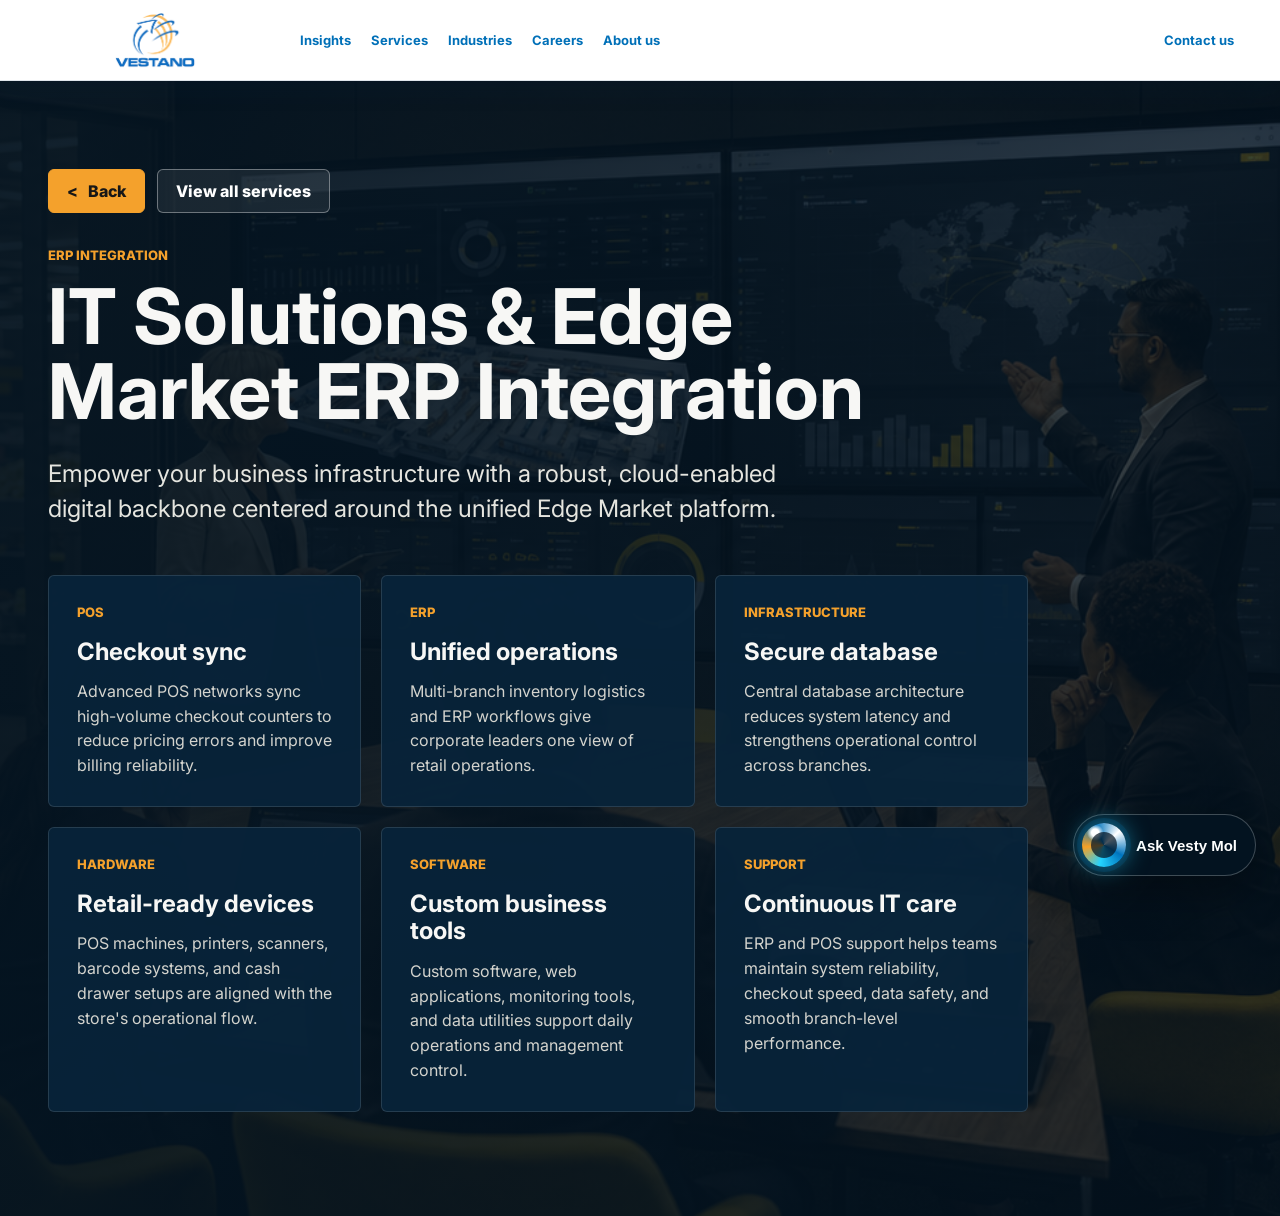
==== services/edge-market-erp.html @ 0d821a33 "Add files via upload" ====
<!DOCTYPE html>
<html lang="en">
  <head>
    <meta charset="UTF-8" />
    <meta name="viewport" content="width=device-width, initial-scale=1.0" />
    <title>IT Solutions &amp; Edge Market ERP Integration | Vestano</title>
    <!-- SEO metadata start -->
    <meta name="description" content="Cloud ERP and POS integration services for multi-branch retail, inventory logistics, checkout counters, and unified business visibility." />
    <meta name="robots" content="index, follow" />
    <meta name="author" content="Vestano International Pvt Ltd" />
    <link rel="canonical" href="https://www.vestanoretail.com/services/edge-market-erp.html" />
    <meta property="og:site_name" content="Vestano International Pvt Ltd" />
    <meta property="og:title" content="IT Solutions &amp; Edge Market ERP Integration | Vestano" />
    <meta property="og:description" content="Cloud ERP and POS integration services for multi-branch retail, inventory logistics, checkout counters, and unified business visibility." />
    <meta property="og:type" content="article" />
    <meta property="og:url" content="https://www.vestanoretail.com/services/edge-market-erp.html" />
    <meta property="og:image" content="https://www.vestanoretail.com/assets/images/edge-market-logo.png" />
    <meta name="twitter:card" content="summary_large_image" />
    <meta name="twitter:title" content="IT Solutions &amp; Edge Market ERP Integration | Vestano" />
    <meta name="twitter:description" content="Cloud ERP and POS integration services for multi-branch retail, inventory logistics, checkout counters, and unified business visibility." />
    <meta name="twitter:image" content="https://www.vestanoretail.com/assets/images/edge-market-logo.png" />
    <!-- SEO metadata end -->
    <link rel="preconnect" href="https://fonts.googleapis.com" />
    <link rel="preconnect" href="https://fonts.gstatic.com" crossorigin />
    <link href="https://fonts.googleapis.com/css2?family=Inter:wght@400;500;600;700;800&display=swap" rel="stylesheet" />
    <link rel="stylesheet" href="../styles.css" />
  </head>
  <body>
    <header class="site-header"><nav class="navbar" aria-label="Main navigation"><a class="brand" href="../index.html" aria-label="Home"><img src="../assets/images/vestano-logo.png" alt="Vestano International Pvt Ltd" /></a><button class="menu-toggle" type="button" aria-label="Open menu" aria-expanded="false" aria-controls="primary-nav"><span></span><span></span><span></span></button><div class="nav-shell" id="primary-nav"><ul class="nav-links"><li><a href="../index.html">Insights</a></li><li><a href="../index.html">Services</a></li><li><a href="../index.html">Industries</a></li><li><a href="../index.html">Careers</a></li><li><a href="../index.html">About us</a></li></ul><div class="nav-actions"><a href="../index.html#contact">Contact us</a></div></div></nav></header>
    <main class="article-page is-subpage">
      <div class="article-wrap">
        <div class="article-actions">
          <button class="back-link history-back" type="button">Back</button>
          <a class="back-link secondary-action" href="../index.html?menu=services">View all services</a>
        </div>
        <p class="ey-kicker">ERP integration</p>
        <h1>IT Solutions &amp; Edge Market ERP Integration</h1>
        <p class="article-lead">Empower your business infrastructure with a robust, cloud-enabled digital backbone centered around the unified Edge Market platform.</p>
        <div class="article-grid">
          <article><span>POS</span><h2>Checkout sync</h2><p>Advanced POS networks sync high-volume checkout counters to reduce pricing errors and improve billing reliability.</p></article>
          <article><span>ERP</span><h2>Unified operations</h2><p>Multi-branch inventory logistics and ERP workflows give corporate leaders one view of retail operations.</p></article>
          <article><span>Infrastructure</span><h2>Secure database</h2><p>Central database architecture reduces system latency and strengthens operational control across branches.</p></article>
          <article><span>Hardware</span><h2>Retail-ready devices</h2><p>POS machines, printers, scanners, barcode systems, and cash drawer setups are aligned with the store's operational flow.</p></article>
          <article><span>Software</span><h2>Custom business tools</h2><p>Custom software, web applications, monitoring tools, and data utilities support daily operations and management control.</p></article>
          <article><span>Support</span><h2>Continuous IT care</h2><p>ERP and POS support helps teams maintain system reliability, checkout speed, data safety, and smooth branch-level performance.</p></article>
        </div>
      </div>
    </main>
    <script src="../script.js"></script>
  </body>
</html>
---- styles.css ----
:root {
  --site-max: 1320px;
  --site-pad: 48px;
  --header-height: 76px;
  --black: #000000;
  --charcoal: #08243a;
  --panel: #0d2f4a;
  --text: #f7f7f5;
  --muted: #c8c8c2;
  --line: rgba(255, 255, 255, 0.16);
  --nav-blue: #0070b8;
  --yellow: #f4a12c;
  --blue: #0070b8;
  --green: #76c893;
  --red: #e66b2f;
  --radius: 6px;
  --soft-shadow: 0 18px 50px rgba(0, 0, 0, 0.24);
}

* {
  box-sizing: border-box;
}

body {
  margin: 0;
  background: var(--black);
  color: var(--text);
  font-family: Inter, Arial, sans-serif;
  letter-spacing: 0;
  scroll-behavior: smooth;
  scroll-padding-top: var(--header-height);
}

a {
  color: inherit;
  text-decoration: none;
}

.site-header {
  position: sticky;
  top: 0;
  z-index: 20;
  background: white;
  border-bottom: 1px solid rgba(6, 52, 95, 0.12);
  box-shadow: 0 8px 26px rgba(6, 52, 95, 0.08);
  transition: background 180ms ease, box-shadow 180ms ease, border-color 180ms ease;
}

.site-header.is-scrolled {
  background: rgba(255, 255, 255, 0.78);
  border-bottom-color: rgba(6, 52, 95, 0.2);
  box-shadow: 0 10px 28px rgba(6, 52, 95, 0.14);
  backdrop-filter: blur(14px);
}

.site-header.nav-open,
.site-header:has(.mega-menu.is-open) {
  background: white;
}

.ey-strip {
  display: none;
  height: 0;
  background: var(--yellow);
}

.navbar {
  display: flex;
  align-items: center;
  gap: 24px;
  min-height: var(--header-height);
  padding: 0 var(--site-pad);
}

.brand {
  display: inline-flex;
  align-items: center;
  justify-content: center;
  width: 336px;
  min-width: 336px;
  height: 80px;
}

.brand img {
  display: block;
  width: 320px;
  height: 80px;
  object-fit: contain;
  object-position: center;
  background: transparent;
  border-radius: var(--radius);
}

.nav-shell {
  display: flex;
  align-items: center;
  justify-content: space-between;
  flex: 1;
  gap: 24px;
}

.nav-links {
  display: flex;
  align-items: center;
  gap: 0;
  padding: 0;
  margin: 0;
  list-style: none;
}

.nav-links a,
.nav-button,
.nav-actions a {
  display: inline-flex;
  align-items: center;
  min-height: var(--header-height);
  padding: 0 14px;
  color: var(--nav-blue);
  background: transparent;
  border: 0;
  font: inherit;
  font-size: 14px;
  font-weight: 700;
  cursor: pointer;
}

@media (min-width: 1041px) and (max-width: 1320px) {
  .navbar {
    gap: 18px;
    padding: 0 36px;
  }

  .brand {
    width: 236px;
    min-width: 236px;
  }

  .brand img {
    width: 224px;
    height: 58px;
  }

  .nav-links a,
  .nav-button,
  .nav-actions a {
    padding: 0 10px;
    font-size: 13px;
  }
}

.nav-links a:hover,
.nav-button:hover,
.nav-button[aria-expanded="true"],
.nav-actions a:hover {
  background: #f2f6f9;
}

.nav-actions {
  display: flex;
  align-items: center;
  gap: 8px;
}

.icon-button {
  display: grid;
  place-items: center;
  width: 44px;
  height: 44px;
  border: 1px solid rgba(6, 52, 95, 0.18);
  border-radius: var(--radius);
  background: transparent;
  color: var(--nav-blue);
  cursor: pointer;
}

.icon-button:hover {
  border-color: var(--yellow);
}

.icon-button svg {
  width: 22px;
  height: 22px;
  fill: currentColor;
}

.visually-hidden {
  position: absolute;
  width: 1px;
  height: 1px;
  overflow: hidden;
  clip: rect(0 0 0 0);
  white-space: nowrap;
}

.site-search {
  position: relative;
}

.search-panel {
  position: absolute;
  top: calc(100% + 10px);
  right: 0;
  display: none;
  width: min(420px, calc(100vw - 32px));
  padding: 14px;
  background: white;
  border: 1px solid rgba(6, 52, 95, 0.16);
  border-radius: var(--radius);
  box-shadow: 0 18px 45px rgba(6, 52, 95, 0.18);
}

.site-search.is-open .search-panel {
  display: block;
}

.search-panel input {
  width: 100%;
  height: 44px;
  padding: 0 14px;
  border: 1px solid rgba(6, 52, 95, 0.2);
  border-radius: var(--radius);
  color: #041421;
  font: inherit;
  font-weight: 700;
  outline: 0;
}

.search-panel input:focus {
  border-color: var(--blue);
  box-shadow: 0 0 0 3px rgba(0, 112, 184, 0.14);
}

.search-results {
  display: grid;
  gap: 6px;
  max-height: 320px;
  margin-top: 10px;
  overflow-y: auto;
}

.search-results a,
.search-empty {
  display: block;
  padding: 10px 12px;
  border-radius: var(--radius);
}

.search-results a {
  color: #041421;
  border: 1px solid transparent;
}

.search-results a:hover,
.search-results a:focus {
  border-color: rgba(0, 112, 184, 0.22);
  background: #eef7fc;
}

.search-results span {
  display: block;
  margin-bottom: 3px;
  color: var(--yellow);
  font-size: 11px;
  font-weight: 900;
  text-transform: uppercase;
}

.search-results strong {
  display: block;
  color: #041421;
  font-size: 15px;
  line-height: 1.25;
}

.search-empty {
  color: #52616e;
  font-size: 14px;
  font-weight: 700;
}

.menu-toggle {
  display: none;
  margin-left: auto;
  width: 44px;
  height: 44px;
  border: 1px solid rgba(6, 52, 95, 0.18);
  border-radius: var(--radius);
  background: transparent;
  color: var(--nav-blue);
}

.menu-toggle span {
  display: block;
  width: 20px;
  height: 2px;
  margin: 5px auto;
  background: currentColor;
}

.mega-menu {
  position: absolute;
  top: var(--header-height);
  left: 0;
  right: 0;
  display: none;
  max-height: calc(100vh - var(--header-height));
  overflow-y: auto;
  overscroll-behavior: contain;
  background: #101820;
  border-top: 1px solid var(--line);
  box-shadow: 0 28px 48px rgba(0, 0, 0, 0.38);
}

.mega-menu.is-open {
  display: block;
}

.mega-grid {
  display: grid;
  grid-template-columns: minmax(260px, 0.85fr) minmax(320px, 1.25fr) minmax(280px, 0.9fr);
  gap: 42px;
  max-width: var(--site-max);
  margin: 0 auto;
  padding: 34px var(--site-pad) 38px;
}

.ey-kicker {
  margin: 0 0 16px;
  color: var(--yellow);
  font-size: 13px;
  font-weight: 800;
  text-transform: uppercase;
}

.mega-intro h2 {
  max-width: 410px;
  margin: 0 0 28px;
  color: white;
  font-size: clamp(26px, 3vw, 42px);
  line-height: 1.08;
}

.explore-button,
.primary-button,
.secondary-button {
  display: inline-flex;
  align-items: center;
  justify-content: center;
  min-height: 46px;
  padding: 0 22px;
  font-weight: 800;
  border-radius: var(--radius);
  transition: transform 160ms ease, filter 160ms ease, border-color 160ms ease;
}

.explore-button,
.primary-button {
  background: var(--nav-blue);
  color: white;
}

.secondary-button {
  border: 1px solid rgba(255, 255, 255, 0.42);
  color: white;
}

.explore-button:hover,
.primary-button:hover,
.secondary-button:hover,
.trend-copy a:hover,
.back-link:hover {
  transform: translateY(-1px);
}

.mega-topics {
  display: grid;
  gap: 0;
  border-top: 1px solid var(--line);
}

.mega-topics a {
  position: relative;
  padding: 14px 34px 14px 0;
  border-bottom: 1px solid var(--line);
  color: #f4f4f1;
  font-size: 16px;
  font-weight: 700;
  line-height: 1.38;
}

.mega-topics a,
.mega-highlights article a {
  transition: color 160ms ease, padding-left 160ms ease;
}

.mega-topics a:hover {
  padding-left: 8px;
}

.mega-topics span {
  display: block;
  margin-bottom: 5px;
  color: var(--yellow);
  font-size: 12px;
  font-weight: 800;
  line-height: 1.2;
  text-transform: uppercase;
}


.mega-topics a::after,
.mega-highlights article a::after {
  content: "›";
  position: absolute;
  right: 2px;
  color: var(--yellow);
}

.mega-topics a:hover,
.mega-highlights article a:hover {
  color: var(--yellow);
}

.mega-highlights {
  padding-left: 4px;
}

.mega-highlights article {
  padding: 20px 0;
  border-top: 1px solid var(--line);
}

.mega-highlights article:last-child {
  border-bottom: 1px solid var(--line);
}

.mega-highlights span {
  display: block;
  margin-bottom: 8px;
  color: var(--muted);
  font-size: 13px;
  font-weight: 700;
}

.mega-highlights article a {
  position: relative;
  display: block;
  padding-right: 28px;
  font-size: 19px;
  font-weight: 800;
  line-height: 1.25;
}

.mega-highlights article p {
  margin: 10px 0 0;
  color: var(--muted);
  font-size: 13px;
}

.hero {
  position: relative;
  display: grid;
  align-items: end;
  min-height: calc(100vh - var(--header-height));
  overflow: hidden;
  isolation: isolate;
}

.hero-media {
  position: absolute;
  inset: 0;
  z-index: -2;
  background: url("assets/images/retail-insights-hero.png") center right / cover no-repeat;
}

.hero::before {
  content: "";
  position: absolute;
  inset: 0;
  z-index: -1;
  background:
    linear-gradient(90deg, rgba(1, 7, 12, 0.96) 0%, rgba(1, 7, 12, 0.76) 42%, rgba(0, 112, 184, 0.06) 100%),
    linear-gradient(0deg, rgba(1, 7, 12, 0.9) 0%, rgba(1, 7, 12, 0) 34%);
}

.hero-content {
  width: min(720px, calc(100% - (var(--site-pad) * 2)));
  margin: 7vh 0 5vh max(var(--site-pad), calc((100% - var(--site-max)) / 2));
}

.hero-content h1 {
  margin: 0;
  font-size: clamp(44px, 6.4vw, 84px);
  line-height: 1;
  letter-spacing: 0;
}

.hero-content p:not(.ey-kicker) {
  max-width: 640px;
  margin: 24px 0 0;
  color: #e5e5df;
  font-size: clamp(18px, 2vw, 24px);
  line-height: 1.42;
}

.hero-actions {
  display: flex;
  flex-wrap: wrap;
  gap: 14px;
  margin-top: 32px;
}

.content-band {
  padding: 72px var(--site-pad) 86px;
  background: #08243a;
  color: white;
}

.content-band .section-heading .ey-kicker {
  color: var(--yellow);
}

.content-band .section-heading h2 {
  color: white;
}

.trending-band {
  padding: 72px var(--site-pad) 86px;
  background: #01070c;
  color: white;
}

.trending-band .section-heading .ey-kicker {
  color: var(--yellow);
}

.trending-band .section-heading {
  margin-bottom: 42px;
  color: white;
}

.trending-band .section-heading h2 {
  max-width: 1180px;
  font-size: clamp(46px, 4vw, 72px);
  line-height: 1.04;
  color: var(--yellow);
}

.trending-grid {
  display: grid;
  grid-template-columns: repeat(3, minmax(0, 1fr));
  gap: 40px;
  max-width: 1240px;
  margin: 0 auto;
  background: transparent;
  align-items: stretch;
}

.trend-card {
  display: grid;
  grid-template-rows: auto 172px;
  min-height: 430px;
  background: #061927;
  border: 1px solid rgba(255, 255, 255, 0.12);
  border-radius: var(--radius);
  box-shadow: 0 18px 40px rgba(0, 0, 0, 0.18);
  overflow: hidden;
}

.trend-copy {
  display: flex;
  flex-direction: column;
  padding: 24px;
}

.trend-logo {
  display: grid;
  place-items: center;
  width: 62px;
  height: 62px;
  margin-bottom: 18px;
  border: 1px solid rgba(255, 255, 255, 0.18);
  border-radius: var(--radius);
  background: #041421;
  color: white;
  font-weight: 900;
  overflow: hidden;
}

.trend-logo span {
  display: grid;
  place-items: center;
  width: 36px;
  height: 36px;
  border-radius: 50%;
  letter-spacing: 0;
}

.trend-logo img {
  display: block;
  width: 100%;
  height: 100%;
  object-fit: contain;
}

.storepilot-logo span {
  background: linear-gradient(135deg, #1f8fff, #73d2ff);
}

.storepilot-logo {
  background: white;
}

.edge-logo {
  background: #000;
}

.media-logo {
  background: white;
}

.media-logo img {
  width: 100%;
  height: 100%;
  padding: 3px;
  object-fit: cover;
}

.trend-copy h3 {
  margin: 0;
  font-size: clamp(30px, 2.6vw, 38px);
  line-height: 1.05;
}

.trend-copy p {
  display: -webkit-box;
  margin: 16px 0 18px;
  color: #d8d8d2;
  font-size: clamp(16px, 1.15vw, 18px);
  line-height: 1.45;
  overflow: hidden;
  -webkit-box-orient: vertical;
  -webkit-line-clamp: 2;
}

.trend-copy a {
  display: inline-flex;
  align-self: flex-start;
  margin-top: auto;
  min-height: 42px;
  align-items: center;
  padding: 0 18px;
  border: 1px solid var(--yellow);
  color: var(--yellow);
  font-size: 16px;
  font-weight: 800;
  border-radius: var(--radius);
}

.dashboard-preview {
  margin: 0 24px 24px;
  padding: 12px;
  background: #041421;
  border: 1px solid rgba(255, 255, 255, 0.14);
  border-radius: var(--radius);
  overflow: hidden;
}

.dash-top,
.metric-row,
.media-stats {
  display: grid;
  grid-template-columns: repeat(3, 1fr);
  gap: 6px;
}

.dash-top span,
.media-stats span {
  height: 9px;
  background: #0d2f4a;
  border-left: 3px solid var(--yellow);
}

.task-row {
  display: grid;
  grid-template-columns: 12px 1fr auto;
  gap: 6px;
  align-items: center;
  margin-top: 3px;
  padding: 3px 6px;
  background: #0d2f4a;
  color: #e7e7e1;
  font-size: 10px;
  border-radius: 4px;
}

.task-row span {
  width: 8px;
  height: 8px;
  background: #9a9a92;
}

.task-row em {
  color: var(--yellow);
  font-style: normal;
  font-weight: 800;
}

.task-row.complete span {
  background: var(--green);
}

.task-row.active span {
  background: var(--blue);
}

.mini-bars {
  display: flex;
  align-items: end;
  gap: 8px;
  height: 8px;
  margin-top: 4px;
}

.mini-bars span {
  flex: 1;
  background: var(--yellow);
}

.metric-row {
  grid-template-columns: repeat(2, 1fr);
}

.metric-row div {
  padding: 5px;
  background: #0d2f4a;
  border-radius: 4px;
}

.metric-row span {
  display: block;
  color: #aaa;
  font-size: 11px;
  font-weight: 800;
  text-transform: uppercase;
}

.metric-row strong {
  display: block;
  margin-top: 4px;
  color: white;
  font-size: 14px;
}

.chart-line {
  position: relative;
  height: 16px;
  margin-top: 5px;
  background:
    linear-gradient(135deg, transparent 12%, var(--yellow) 13%, transparent 14%),
    linear-gradient(25deg, transparent 40%, var(--blue) 41%, transparent 42%);
  border-bottom: 1px solid rgba(255, 255, 255, 0.12);
}

.inventory-grid {
  display: grid;
  grid-template-columns: repeat(4, 1fr);
  gap: 5px;
  margin-top: 5px;
}

.inventory-grid span {
  height: 7px;
  background: #0d2f4a;
}

.inventory-grid span:nth-child(3n) {
  background: rgba(244, 161, 44, 0.35);
}

.media-frame {
  height: 28px;
  background:
    linear-gradient(135deg, rgba(0, 112, 184, 0.26), rgba(244, 161, 44, 0.32)),
    #0d2f4a;
  border: 1px solid rgba(255, 255, 255, 0.12);
  border-radius: 4px;
}

.media-stats {
  margin-top: 5px;
}

.media-items {
  display: grid;
  grid-template-columns: repeat(3, 1fr);
  gap: 4px;
  margin-top: 6px;
}

.media-items span {
  display: grid;
  place-items: center;
  min-height: 15px;
  padding: 0 4px;
  overflow: hidden;
  background: rgba(0, 112, 184, 0.26);
  color: #d8e7ef;
  border-radius: 3px;
  font-size: 8px;
  font-weight: 800;
  text-align: center;
  text-overflow: ellipsis;
  white-space: nowrap;
}

.timeline {
  display: grid;
  grid-template-columns: 1.4fr 0.8fr 1fr 0.6fr;
  gap: 6px;
  margin-top: 5px;
}

.timeline i {
  height: 8px;
  background: var(--yellow);
}

.timeline i:nth-child(even) {
  background: #333;
}

.section-heading {
  max-width: var(--site-max);
  margin: 0 auto 30px;
}

.section-heading .ey-kicker,
.insight-card span {
  color: #0070b8;
}

.section-heading h2 {
  max-width: 740px;
  margin: 0;
  font-size: clamp(32px, 4vw, 54px);
  line-height: 1.05;
}

.cards {
  display: grid;
  grid-template-columns: repeat(3, minmax(0, 1fr));
  gap: 20px;
  max-width: var(--site-max);
  margin: 0 auto;
  background: transparent;
  align-items: stretch;
}

.insight-card {
  min-height: 260px;
  padding: 30px;
  background: #061927;
  border-top: 4px solid var(--yellow);
  border-right: 1px solid rgba(255, 255, 255, 0.12);
  border-bottom: 1px solid rgba(255, 255, 255, 0.12);
  border-left: 1px solid rgba(255, 255, 255, 0.12);
  border-radius: var(--radius);
  box-shadow: 0 16px 34px rgba(0, 0, 0, 0.16);
}

.insight-card span {
  color: var(--yellow);
  font-size: 13px;
  font-weight: 800;
  text-transform: uppercase;
}

.insight-card h3 {
  margin: 42px 0 14px;
  font-size: 25px;
  line-height: 1.16;
}

.insight-card p {
  margin: 0;
  color: #d8e7ef;
  line-height: 1.55;
}

.about-details {
  padding: 72px var(--site-pad) 84px;
  background:
    linear-gradient(135deg, rgba(0, 112, 184, 0.2), rgba(244, 161, 44, 0.08) 42%, transparent 70%),
    #01070c;
  color: white;
  border-top: 1px solid rgba(0, 112, 184, 0.28);
  border-bottom: 1px solid rgba(255, 255, 255, 0.08);
}

.about-details .section-heading .ey-kicker {
  color: var(--blue);
  letter-spacing: 0.02em;
}

.about-details .section-heading h2 {
  max-width: 1080px;
  color: white;
}

.about-grid {
  display: grid;
  grid-template-columns: repeat(3, minmax(0, 1fr));
  gap: 20px;
  max-width: var(--site-max);
  margin: 0 auto;
}

.about-grid article {
  display: flex;
  flex-direction: column;
  min-height: 430px;
  padding: 0;
  background:
    linear-gradient(180deg, rgba(8, 36, 58, 0.98), rgba(4, 20, 33, 0.98));
  border: 1px solid rgba(255, 255, 255, 0.12);
  border-top: 5px solid var(--yellow);
  border-radius: 10px;
  box-shadow: 0 18px 42px rgba(0, 0, 0, 0.32);
  scroll-margin-top: 120px;
  overflow: hidden;
}

.about-card-link {
  display: block;
  height: 150px;
  overflow: hidden;
  border-bottom: 1px solid rgba(255, 255, 255, 0.12);
  background:
    linear-gradient(135deg, rgba(0, 112, 184, 0.14), rgba(244, 161, 44, 0.12)),
    #061927;
}

.about-card-link img {
  display: block;
  width: 100%;
  height: 100%;
  object-fit: cover;
  filter: saturate(1.05) contrast(1.04);
  transition: transform 0.25s ease;
}

.about-purpose-image {
  object-position: center;
}

.about-people-image {
  object-position: center 22%;
}

.about-values-image {
  padding: 0;
  object-fit: cover;
  object-position: center;
  background: #061927;
}

.about-grid article:hover .about-card-link img {
  transform: scale(1.04);
}

.about-grid article:nth-child(2) {
  border-top-color: var(--blue);
}

.about-grid article:nth-child(3) {
  border-top-color: #f4a12c;
}

.about-grid span {
  display: block;
  padding: 26px 30px 0;
  color: var(--blue);
  font-size: 13px;
  font-weight: 900;
  text-transform: uppercase;
}

.about-grid h3 {
  margin: 26px 30px 16px;
  color: white;
  font-size: 25px;
  line-height: 1.15;
}

.about-grid p {
  margin: 0 30px;
  color: #d8e7ef;
  line-height: 1.58;
}

.clients-band {
  padding: 68px var(--site-pad) 76px;
  background:
    linear-gradient(135deg, rgba(255, 255, 255, 0.94), rgba(232, 246, 255, 0.96) 48%, rgba(255, 248, 238, 0.9)),
    #f7fbff;
  color: #061927;
  border-top: 1px solid rgba(0, 112, 184, 0.12);
  border-bottom: 1px solid rgba(0, 112, 184, 0.14);
}

.clients-band .section-heading .ey-kicker {
  color: var(--blue);
}

.clients-band .section-heading h2 {
  max-width: 880px;
  color: #061927;
}

.clients-grid {
  display: grid;
  grid-template-columns: repeat(7, minmax(0, 1fr));
  gap: 16px;
  max-width: var(--site-max);
  margin: 0 auto;
}

.client-logo {
  display: grid;
  place-items: center;
  min-height: 96px;
  padding: 14px;
  background: #ffffff;
  border: 1px solid rgba(0, 112, 184, 0.14);
  border-radius: 10px;
  box-shadow: 0 14px 30px rgba(6, 52, 95, 0.12);
}

.client-logo img {
  display: block;
  max-width: 100%;
  max-height: 66px;
  object-fit: contain;
}

.client-logo-wide img {
  max-height: 58px;
}

.read-more-link {
  display: inline-flex;
  align-items: center;
  align-self: flex-start;
  min-height: 40px;
  margin: auto 30px 30px;
  padding: 0 16px;
  border: 1px solid var(--yellow);
  border-radius: var(--radius);
  color: var(--yellow);
  font-weight: 900;
}

.home-leadership {
  padding: 72px var(--site-pad) 84px;
  background: #041421;
  color: white;
}

.home-leadership .section-heading .ey-kicker {
  color: var(--yellow);
}

.home-leadership .section-heading h2 {
  color: white;
}

.home-leadership-grid {
  display: grid;
  grid-template-columns: minmax(660px, 1.95fr) repeat(2, minmax(155px, 0.42fr));
  gap: 18px;
  max-width: var(--site-max);
  margin: 0 auto;
  align-items: start;
}

.home-leader-card,
.home-director-space {
  background: #08243a;
  border: 1px solid rgba(255, 255, 255, 0.12);
  border-radius: var(--radius);
  box-shadow: var(--soft-shadow);
}

.home-leader-card {
  display: grid;
  grid-template-columns: 240px minmax(0, 1fr);
  gap: 30px;
  align-items: center;
  padding: 30px;
}

.home-leader-card img {
  display: block;
  width: 100%;
  aspect-ratio: 1;
  object-fit: cover;
  border-radius: var(--radius);
}

.home-leader-card span,
.home-director-space span {
  color: var(--yellow);
  font-size: 12px;
  font-weight: 900;
  text-transform: uppercase;
}

.home-leader-card h3 {
  margin: 10px 0 12px;
  color: white;
  font-size: 25px;
  line-height: 1.12;
}

.home-director-space h3 {
  margin: 8px 0 0;
  color: white;
  font-size: 18px;
  line-height: 1.15;
}

.home-leader-card p {
  margin: 0 0 18px;
  color: #d8e7ef;
  line-height: 1.5;
}

.home-leader-card a {
  display: inline-flex;
  align-items: center;
  min-height: 38px;
  padding: 0 14px;
  background: var(--yellow);
  color: #041421;
  border-radius: var(--radius);
  font-weight: 900;
}

.home-director-space {
  display: flex;
  flex-direction: column;
  padding: 16px;
}

.mini-photo-space {
  display: grid;
  place-items: center;
  aspect-ratio: 1;
  margin-bottom: 12px;
  border: 1px dashed rgba(244, 161, 44, 0.7);
  border-radius: var(--radius);
  background: rgba(244, 161, 44, 0.08);
  color: var(--yellow);
  font-weight: 900;
  overflow: hidden;
}

.mini-photo-space img {
  width: 100%;
  height: 100%;
  object-fit: contain;
  object-position: center bottom;
}

.contact-band {
  padding: 36px var(--site-pad) 42px;
  background: #041421;
  color: white;
}

.contact-wrap {
  max-width: var(--site-max);
  margin: 0 auto;
}

.contact-intro .ey-kicker {
  color: var(--yellow);
}

.contact-intro h2 {
  max-width: 660px;
  margin: 0;
  color: white;
  font-size: clamp(34px, 3.8vw, 52px);
  line-height: 1.04;
}

.contact-intro p:last-child {
  max-width: 760px;
  margin: 14px 0 0;
  color: #d8e7ef;
  font-size: 16px;
  line-height: 1.42;
}

.contact-grid {
  display: grid;
  grid-template-columns: minmax(420px, 1.25fr) minmax(220px, 0.55fr) minmax(280px, 0.7fr);
  gap: 18px;
  align-items: stretch;
  margin-top: 24px;
}

.contact-card {
  padding: 22px;
  background: #061927;
  border: 1px solid rgba(255, 255, 255, 0.14);
  border-radius: var(--radius);
  box-shadow: var(--soft-shadow);
}

.contact-card h3 {
  margin: 0;
  color: white;
  font-size: 24px;
  line-height: 1.12;
}

.contact-person {
  display: flex;
  gap: 16px;
  align-items: center;
  padding-bottom: 16px;
  border-bottom: 1px solid rgba(255, 255, 255, 0.14);
}

.contact-avatar {
  display: grid;
  place-items: center;
  width: 48px;
  height: 48px;
  flex: 0 0 48px;
  background: var(--blue);
  color: white;
  border-radius: 50%;
  font-size: 18px;
  font-weight: 900;
}

.contact-person p {
  margin: 0 0 5px;
  color: var(--yellow);
  font-size: 12px;
  font-weight: 900;
  text-transform: uppercase;
}

.contact-person h3 {
  margin: 0;
  color: white;
  font-size: 26px;
  line-height: 1.1;
}

.contact-details {
  display: grid;
  gap: 10px;
  margin: 16px 0 18px;
}

.contact-details div {
  display: grid;
  grid-template-columns: 34px minmax(0, 1fr);
  gap: 14px;
  align-items: start;
}

.contact-details dt {
  display: grid;
  place-items: center;
  width: 30px;
  height: 30px;
  color: var(--yellow);
  background: rgba(244, 161, 44, 0.1);
  border: 1px solid rgba(244, 161, 44, 0.24);
  border-radius: var(--radius);
}

.contact-details dt svg {
  width: 17px;
  height: 17px;
  fill: currentColor;
}

.contact-details dd {
  margin: 0;
  color: white;
  font-size: 16px;
  line-height: 1.32;
}

.contact-details a {
  color: white;
}

.contact-actions {
  display: flex;
  flex-wrap: wrap;
  gap: 10px;
}

.call-button,
.whatsapp-button,
.location-button {
  display: inline-flex;
  align-items: center;
  justify-content: center;
  gap: 10px;
  min-height: 38px;
  padding: 0 14px;
  border-radius: var(--radius);
  font-size: 14px;
  font-weight: 900;
}

.call-button {
  background: var(--blue);
  color: white;
}

.whatsapp-button {
  background: #25d366;
  color: #041421;
}

.location-button {
  border: 1px solid rgba(244, 161, 44, 0.7);
  background: rgba(244, 161, 44, 0.1);
  color: var(--yellow);
}

.call-button svg,
.whatsapp-button svg,
.location-button svg {
  width: 20px;
  height: 20px;
  fill: currentColor;
}

.footer-links-card,
.footer-cert-card {
  display: flex;
  flex-direction: column;
}

.footer-links {
  display: grid;
  gap: 4px;
  margin-top: 16px;
}

.footer-links a {
  display: flex;
  align-items: center;
  min-height: 34px;
  border-bottom: 1px solid rgba(255, 255, 255, 0.1);
  color: #d8e7ef;
  font-weight: 800;
}

.footer-links a:hover {
  color: var(--yellow);
}

.certification-list {
  display: grid;
  gap: 10px;
  margin-top: 16px;
}

.cert-badge {
  display: grid;
  grid-template-columns: 64px 1fr;
  align-items: center;
  min-height: 58px;
  overflow: hidden;
  border: 1px solid rgba(244, 161, 44, 0.36);
  border-radius: var(--radius);
  background: rgba(4, 20, 33, 0.7);
}

.cert-badge strong {
  display: grid;
  place-items: center;
  height: 100%;
  background: var(--blue);
  color: white;
  font-size: 18px;
  font-weight: 900;
}

.cert-badge em {
  padding: 0 14px;
  color: #d8e7ef;
  font-style: normal;
  font-size: 14px;
  font-weight: 800;
  line-height: 1.25;
}

.cert-image-badge {
  display: grid;
  grid-template-columns: 58px 1fr;
  align-items: center;
  min-height: 58px;
  padding: 8px;
  gap: 12px;
  border: 1px solid rgba(244, 161, 44, 0.36);
  border-radius: var(--radius);
  background: rgba(4, 20, 33, 0.7);
}

.cert-image-badge img {
  display: block;
  width: 50px;
  height: 42px;
  object-fit: contain;
  background: white;
  border-radius: 4px;
}

.cert-image-badge em {
  color: #d8e7ef;
  font-style: normal;
  font-size: 14px;
  font-weight: 800;
  line-height: 1.25;
}

.social-row {
  display: flex;
  gap: 12px;
  margin-top: auto;
  padding-top: 18px;
}

.social-row a {
  display: grid;
  place-items: center;
  width: 46px;
  height: 40px;
  border: 1px solid rgba(255, 255, 255, 0.16);
  border-radius: var(--radius);
  background: #041421;
  color: var(--yellow);
}

.social-row a:hover {
  background: var(--yellow);
  color: #041421;
}

.social-row svg {
  width: 20px;
  height: 20px;
  fill: currentColor;
}

.insights-details {
  padding: 76px var(--site-pad) 96px;
  background: #041421;
  color: white;
}

.insights-details .section-heading {
  color: white;
}

.detail-list {
  display: grid;
  grid-template-columns: repeat(2, minmax(0, 1fr));
  gap: 20px;
  max-width: var(--site-max);
  margin: 0 auto;
  background: transparent;
}

.detail-panel {
  min-height: 260px;
  padding: 34px;
  background: #08243a;
  scroll-margin-top: 120px;
  border-radius: var(--radius);
  box-shadow: 0 14px 32px rgba(0, 0, 0, 0.16);
}

.detail-panel > p:first-child {
  margin: 0 0 18px;
  color: var(--yellow);
  font-size: 13px;
  font-weight: 800;
  text-transform: uppercase;
}

.detail-panel h3 {
  max-width: 540px;
  margin: 0;
  font-size: clamp(24px, 3vw, 36px);
  line-height: 1.08;
}

.detail-panel h3 + p {
  max-width: 620px;
  margin: 22px 0 0;
  color: #d4d4ce;
  font-size: 17px;
  line-height: 1.55;
}

.detail-panel:target {
  outline: 2px solid var(--yellow);
  outline-offset: -2px;
}

.article-page {
  min-height: calc(100vh - var(--header-height));
  padding: 88px var(--site-pad) 104px;
  background:
    linear-gradient(90deg, rgba(4, 20, 33, 0.94), rgba(4, 20, 33, 0.74)),
    url("assets/images/retail-insights-hero.png") center right / cover no-repeat;
}

.article-page.is-subpage {
  background:
    linear-gradient(90deg, rgba(4, 20, 33, 0.95), rgba(4, 20, 33, 0.78)),
    url("../assets/images/retail-insights-hero.png") center right / cover no-repeat;
}

.article-wrap {
  max-width: 980px;
}

.article-wrap h1 {
  max-width: 900px;
  margin: 0;
  font-size: clamp(42px, 6vw, 78px);
  line-height: 0.98;
}

.article-lead {
  max-width: 760px;
  margin: 26px 0 0;
  color: #e5e5df;
  font-size: clamp(18px, 2vw, 24px);
  line-height: 1.48;
}

.product-showcase {
  max-width: 820px;
  margin: 38px 0 0;
  overflow: hidden;
  background: rgba(255, 255, 255, 0.04);
  border: 1px solid rgba(255, 255, 255, 0.16);
  border-radius: var(--radius);
  box-shadow: var(--soft-shadow);
}

.product-showcase img {
  display: block;
  width: 100%;
  height: auto;
}

.leadership-page {
  background: #041421;
  color: white;
}

.leadership-hero {
  padding: 76px var(--site-pad) 42px;
  background:
    linear-gradient(90deg, rgba(4, 20, 33, 0.96), rgba(4, 20, 33, 0.72)),
    url("assets/images/retail-insights-hero.png") center right / cover no-repeat;
}

.leadership-hero > div,
.leadership-wrap {
  max-width: var(--site-max);
  margin: 0 auto;
}

.leadership-hero h1 {
  max-width: 860px;
  margin: 0;
  font-size: clamp(42px, 6vw, 78px);
  line-height: 0.98;
}

.leadership-hero p:last-child {
  max-width: 760px;
  margin: 24px 0 0;
  color: #e5e5df;
  font-size: clamp(18px, 2vw, 23px);
  line-height: 1.5;
}

.leadership-wrap {
  padding: 48px var(--site-pad) 86px;
}

.leader-feature {
  display: grid;
  grid-template-columns: 280px minmax(0, 1fr);
  gap: 36px;
  align-items: center;
  padding: 34px;
  margin-bottom: 58px;
  background: #08243a;
  border: 1px solid rgba(255, 255, 255, 0.12);
  border-radius: var(--radius);
  box-shadow: var(--soft-shadow);
}

.leader-feature img {
  display: block;
  width: 100%;
  aspect-ratio: 1;
  object-fit: cover;
  border-radius: var(--radius);
}

.leader-feature span,
.director-card span {
  color: var(--yellow);
  font-size: 13px;
  font-weight: 900;
  text-transform: uppercase;
}

.leader-feature h2 {
  margin: 14px 0 18px;
  font-size: clamp(32px, 4vw, 52px);
  line-height: 1.04;
}

.leader-feature p {
  max-width: 760px;
  margin: 0;
  color: #d8e7ef;
  font-size: 18px;
  line-height: 1.55;
}

.directors-grid {
  display: grid;
  grid-template-columns: repeat(3, minmax(0, 1fr));
  gap: 20px;
}

.director-card {
  padding: 24px;
  background: #08243a;
  border: 1px solid rgba(255, 255, 255, 0.12);
  border-radius: var(--radius);
}

.director-photo-placeholder {
  display: grid;
  place-items: center;
  aspect-ratio: 4 / 3;
  margin-bottom: 22px;
  border: 1px dashed rgba(244, 161, 44, 0.7);
  border-radius: var(--radius);
  background: rgba(244, 161, 44, 0.08);
  color: var(--yellow);
  font-weight: 900;
  overflow: hidden;
}

.director-photo-placeholder img {
  width: 100%;
  height: 100%;
  object-fit: contain;
  object-position: center bottom;
}

.director-photo {
  aspect-ratio: 1;
  padding: 12px 12px 0;
  background: linear-gradient(180deg, rgba(7, 32, 51, 0.92), rgba(3, 15, 25, 0.98));
  border-style: solid;
}

.director-photo img {
  object-fit: contain;
  object-position: center bottom;
}

.director-card h3 {
  margin: 14px 0 12px;
  font-size: 24px;
}

.director-card p {
  margin: 0;
  color: #d8e7ef;
  line-height: 1.5;
}

.article-grid {
  display: grid;
  grid-template-columns: repeat(3, minmax(0, 1fr));
  gap: 20px;
  max-width: 1120px;
  margin-top: 48px;
  background: transparent;
}

.article-grid article {
  min-height: 210px;
  padding: 28px;
  background: rgba(8, 36, 58, 0.94);
  border: 1px solid rgba(255, 255, 255, 0.12);
  border-radius: var(--radius);
}

.article-grid span {
  display: block;
  margin-bottom: 18px;
  color: var(--yellow);
  font-size: 13px;
  font-weight: 800;
  text-transform: uppercase;
}

.article-grid h2 {
  margin: 0 0 14px;
  font-size: 24px;
  line-height: 1.14;
}

.article-grid p {
  margin: 0;
  color: #d4d4ce;
  line-height: 1.55;
}

.article-actions {
  display: flex;
  flex-wrap: wrap;
  gap: 12px;
  margin-bottom: 34px;
}

.back-link {
  display: inline-flex;
  align-items: center;
  justify-content: center;
  min-height: 44px;
  padding: 0 18px;
  border: 1px solid var(--yellow);
  background: var(--yellow);
  color: #171717;
  font: inherit;
  font-weight: 800;
  cursor: pointer;
  border-radius: var(--radius);
}

.back-link::before {
  content: "<";
  margin-right: 10px;
}

.secondary-action {
  border-color: rgba(255, 255, 255, 0.36);
  background: rgba(255, 255, 255, 0.08);
  color: white;
}

.secondary-action::before {
  content: "";
  margin-right: 0;
}

.back-link:hover {
  filter: brightness(0.96);
}

@media (max-width: 1040px) {
  .navbar {
    flex-wrap: wrap;
    padding: 0 24px;
  }

  .menu-toggle {
    display: block;
  }

  .nav-shell {
    position: static;
    flex-basis: 100%;
    display: none;
    padding: 10px 24px 26px;
    background: white;
    border-top: 1px solid rgba(6, 52, 95, 0.14);
  }

  .site-header.nav-open .nav-shell {
    display: block;
  }

  .nav-links,
  .nav-actions {
    display: grid;
    justify-items: stretch;
  }

  .nav-links a,
  .nav-button,
  .nav-actions a {
    min-height: 54px;
    padding: 0;
    width: 100%;
  }

  .nav-actions {
    grid-template-columns: 1fr 44px 44px;
    margin-top: 8px;
  }

  .mega-menu {
    position: static;
    max-height: none;
    overflow-y: visible;
    border-top: 1px solid var(--line);
  }

  .mega-grid {
    grid-template-columns: 1fr;
    padding: 32px 24px 38px;
    gap: 32px;
  }

  .hero-content {
    margin-left: 24px;
  }

  .content-band {
    padding-left: 24px;
    padding-right: 24px;
  }

  .trending-band {
    padding-left: 24px;
    padding-right: 24px;
  }

  .clients-band {
    padding-left: 24px;
    padding-right: 24px;
  }

  .clients-grid {
    grid-template-columns: repeat(4, minmax(0, 1fr));
  }

  .contact-band {
    padding-left: 24px;
    padding-right: 24px;
  }

  .contact-wrap {
    max-width: 760px;
  }

  .contact-grid {
    grid-template-columns: 1fr;
    gap: 18px;
  }

  .insights-details {
    padding-left: 24px;
    padding-right: 24px;
  }

  .article-page {
    padding-left: 24px;
    padding-right: 24px;
  }

  .cards {
    grid-template-columns: 1fr;
    gap: 16px;
  }

  .about-grid {
    grid-template-columns: 1fr;
    gap: 16px;
  }

  .home-leadership-grid,
  .home-leader-card {
    grid-template-columns: 1fr;
  }

  .leader-feature,
  .directors-grid {
    grid-template-columns: 1fr;
  }

  .trending-grid {
    grid-template-columns: 1fr;
    gap: 16px;
  }

  .trend-card {
    grid-template-rows: auto auto;
    min-height: auto;
  }

  .detail-list {
    grid-template-columns: 1fr;
    gap: 16px;
  }

  .article-grid {
    grid-template-columns: 1fr;
    gap: 16px;
  }

  .article-wrap h1 {
    max-width: 760px;
  }
}

@media (max-width: 640px) {
  .navbar {
    min-height: 68px;
    padding: 0 18px;
  }

  .brand {
    width: 190px;
    min-width: 190px;
  }

  .brand img {
    width: 180px;
    height: 54px;
  }

  .nav-shell {
    top: 72px;
  }

  .clients-grid {
    grid-template-columns: repeat(2, minmax(0, 1fr));
    gap: 12px;
  }

  .client-logo {
    min-height: 82px;
    padding: 12px;
  }

  .hero {
    min-height: 760px;
  }

  .hero-media {
    background-position: 62% center;
  }

  .hero::before {
    background:
      linear-gradient(90deg, rgba(4, 20, 33, 0.94), rgba(4, 20, 33, 0.5)),
      linear-gradient(0deg, rgba(4, 20, 33, 0.94), rgba(4, 20, 33, 0.08) 60%);
  }

  .hero-content {
    width: calc(100% - 48px);
    margin: 0 24px 48px;
  }

  .hero-content h1 {
    font-size: 44px;
  }

  .article-page {
    min-height: calc(100vh - 68px);
    padding-top: 56px;
    padding-bottom: 72px;
  }

  .trending-band {
    padding-top: 56px;
    padding-bottom: 66px;
  }

  .trend-copy,
  .dashboard-preview {
    margin-left: 0;
    margin-right: 0;
  }

  .trend-copy {
    padding: 24px;
  }

  .dashboard-preview {
    margin-bottom: 24px;
  }

  .contact-band {
    padding-top: 56px;
    padding-bottom: 66px;
  }

  .contact-card {
    padding: 24px;
  }

  .contact-intro h2 {
    font-size: 42px;
  }

  .contact-intro p:last-child {
    font-size: 17px;
  }

  .contact-details div {
    grid-template-columns: 1fr;
    gap: 5px;
  }

  .cert-badge {
    grid-template-columns: 58px 1fr;
  }

  .contact-actions a {
    width: 100%;
  }

  .article-actions {
    gap: 10px;
  }

  .back-link {
    width: 100%;
  }

  .article-wrap h1 {
    font-size: 40px;
    line-height: 1.02;
  }

  .article-lead {
    font-size: 18px;
  }

  .article-grid {
    margin-top: 34px;
  }

  .article-grid article {
    min-height: auto;
    padding: 24px;
  }

  .article-grid h2 {
    font-size: 22px;
  }

  .hero-actions a {
    width: 100%;
  }

  .mega-intro h2 {
    font-size: 28px;
  }

  .mega-topics a,
  .mega-highlights article a {
    font-size: 16px;
  }
}

.vestano-assistant {
  position: fixed;
  right: 24px;
  bottom: 24px;
  z-index: 80;
  font-family: inherit;
}

.assistant-toggle {
  display: inline-flex;
  align-items: center;
  gap: 10px;
  min-height: 58px;
  padding: 8px 18px 8px 8px;
  border: 1px solid rgba(255, 255, 255, 0.24);
  border-radius: 999px;
  background: rgba(4, 20, 33, 0.92);
  color: white;
  box-shadow: 0 18px 45px rgba(0, 0, 0, 0.32);
  cursor: pointer;
  backdrop-filter: blur(18px);
}

.assistant-orb {
  position: relative;
  width: 44px;
  height: 44px;
  border-radius: 999px;
  background:
    radial-gradient(circle at 30% 22%, #ffffff 0 8%, transparent 18%),
    conic-gradient(from 120deg, #0074bd, #24d3ff, #f5a126, #0074bd, #ffffff, #0074bd);
  box-shadow:
    0 0 0 5px rgba(0, 116, 189, 0.16),
    0 0 24px rgba(36, 211, 255, 0.6);
  animation: assistantPulse 2.8s ease-in-out infinite;
}

.assistant-orb::after {
  content: "";
  position: absolute;
  inset: 9px;
  border-radius: inherit;
  background: rgba(4, 20, 33, 0.72);
}

.assistant-label {
  font-size: 15px;
  font-weight: 900;
}

.assistant-panel {
  position: absolute;
  right: 0;
  bottom: 76px;
  width: min(380px, calc(100vw - 32px));
  max-height: min(620px, calc(100vh - 126px));
  display: none;
  overflow: hidden;
  border: 1px solid rgba(0, 116, 189, 0.32);
  border-radius: 22px;
  background: rgba(4, 20, 33, 0.98);
  color: white;
  box-shadow: 0 24px 70px rgba(0, 0, 0, 0.42);
}

.vestano-assistant.is-open .assistant-panel {
  display: grid;
  grid-template-rows: auto minmax(180px, 1fr) auto auto;
}

.assistant-head {
  display: flex;
  align-items: center;
  justify-content: space-between;
  gap: 18px;
  padding: 18px 18px 14px;
  border-bottom: 1px solid rgba(255, 255, 255, 0.12);
  background:
    linear-gradient(135deg, rgba(0, 116, 189, 0.34), rgba(245, 161, 38, 0.16)),
    rgba(8, 36, 58, 0.86);
}

.assistant-head span {
  display: block;
  color: var(--yellow);
  font-size: 12px;
  font-weight: 900;
  text-transform: uppercase;
}

.assistant-head strong {
  display: block;
  margin-top: 3px;
  font-size: 20px;
}

.assistant-head-actions {
  display: inline-flex;
  align-items: center;
  gap: 8px;
}

.assistant-close {
  display: grid;
  place-items: center;
  width: 36px;
  height: 36px;
  border: 1px solid rgba(255, 255, 255, 0.18);
  border-radius: 999px;
  background: transparent;
  color: white;
  font-size: 25px;
  line-height: 1;
  cursor: pointer;
}

.assistant-messages {
  display: flex;
  flex-direction: column;
  gap: 12px;
  min-height: 220px;
  overflow-y: auto;
  padding: 18px;
}

.assistant-message {
  max-width: 86%;
}

.assistant-message p {
  margin: 0;
  padding: 12px 14px;
  border-radius: 18px;
  font-size: 14px;
  line-height: 1.45;
  white-space: pre-line;
}

.assistant-message.is-bot {
  align-self: flex-start;
}

.assistant-message.is-bot p {
  border-bottom-left-radius: 5px;
  background: #0b2f4b;
  color: #eef8ff;
}

.assistant-message.is-user {
  align-self: flex-end;
}

.assistant-message.is-user p {
  border-bottom-right-radius: 5px;
  background: var(--blue);
  color: white;
}

.assistant-message.is-typing p {
  color: #9ed5ff;
}

.assistant-actions {
  display: flex;
  flex-wrap: wrap;
  gap: 8px;
  margin-top: 9px;
}

.assistant-actions a {
  display: inline-flex;
  align-items: center;
  min-height: 34px;
  padding: 0 12px;
  border: 1px solid rgba(245, 161, 38, 0.85);
  border-radius: 999px;
  color: var(--yellow);
  font-size: 13px;
  font-weight: 900;
}

.assistant-quick {
  display: flex;
  gap: 8px;
  overflow-x: auto;
  padding: 0 18px 14px;
}

.assistant-quick button {
  flex: 0 0 auto;
  min-height: 34px;
  padding: 0 12px;
  border: 1px solid rgba(255, 255, 255, 0.16);
  border-radius: 999px;
  background: rgba(255, 255, 255, 0.06);
  color: white;
  font-weight: 800;
  cursor: pointer;
}

.assistant-form {
  display: grid;
  grid-template-columns: 1fr 44px auto;
  gap: 10px;
  padding: 14px 18px 18px;
  border-top: 1px solid rgba(255, 255, 255, 0.12);
}

.assistant-form input {
  min-width: 0;
  min-height: 44px;
  padding: 0 14px;
  border: 1px solid rgba(255, 255, 255, 0.16);
  border-radius: 999px;
  background: rgba(255, 255, 255, 0.08);
  color: white;
  font: inherit;
}

.assistant-form input::placeholder {
  color: rgba(255, 255, 255, 0.62);
}

.assistant-form button {
  min-height: 44px;
  padding: 0 16px;
  border: 0;
  border-radius: 999px;
  background: var(--yellow);
  color: #041421;
  font-weight: 900;
  cursor: pointer;
}

.assistant-form .assistant-mic {
  display: grid;
  place-items: center;
  width: 44px;
  padding: 0;
  border: 1px solid rgba(0, 116, 189, 0.56);
  background:
    radial-gradient(circle at 34% 24%, rgba(255, 255, 255, 0.85) 0 8%, transparent 18%),
    linear-gradient(135deg, #0070b8, #24d3ff);
  color: white;
  box-shadow: 0 0 0 rgba(36, 211, 255, 0);
}

.assistant-mic svg {
  width: 21px;
  height: 21px;
  fill: currentColor;
}

.vestano-assistant.is-listening .assistant-mic,
.vestano-assistant.is-listening .assistant-orb {
  animation: assistantListening 1s ease-in-out infinite;
  box-shadow:
    0 0 0 7px rgba(36, 211, 255, 0.16),
    0 0 28px rgba(36, 211, 255, 0.72);
}

.vestano-assistant.is-speaking .assistant-mic {
  background: var(--yellow);
  color: #041421;
  border-color: rgba(245, 161, 38, 0.95);
  box-shadow: 0 0 22px rgba(245, 161, 38, 0.42);
}

@keyframes assistantPulse {
  0%,
  100% {
    transform: scale(1);
    filter: saturate(1);
  }
  50% {
    transform: scale(1.06);
    filter: saturate(1.35);
  }
}

@keyframes assistantListening {
  0%,
  100% {
    transform: scale(1);
  }
  50% {
    transform: scale(1.12);
  }
}

@media (max-width: 640px) {
  .vestano-assistant {
    right: 14px;
    bottom: 14px;
  }

  .assistant-toggle {
    min-height: 54px;
    padding-right: 14px;
  }

  .assistant-label {
    font-size: 13px;
  }

  .assistant-panel {
    right: -2px;
    bottom: 68px;
  }

  .assistant-form {
    grid-template-columns: 1fr 42px;
  }

  .assistant-form button[type="submit"] {
    grid-column: 1 / -1;
  }
}
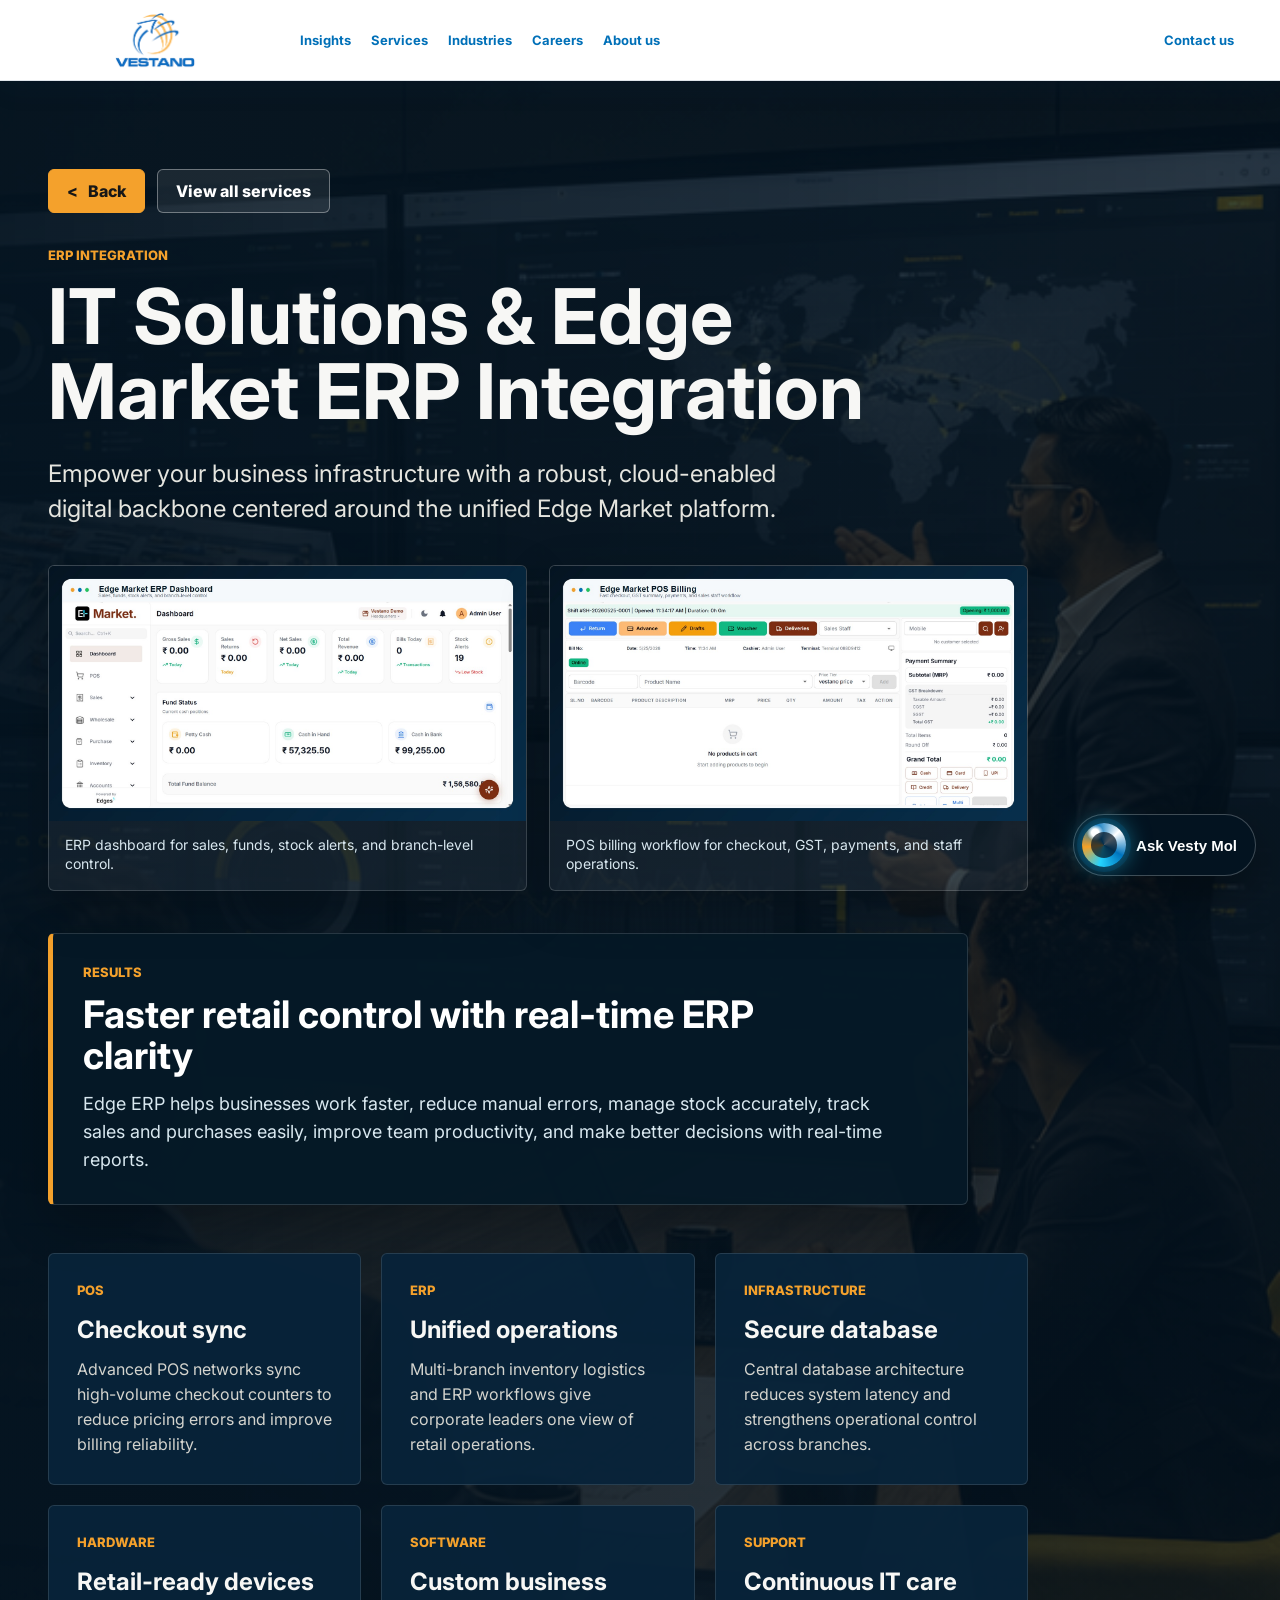
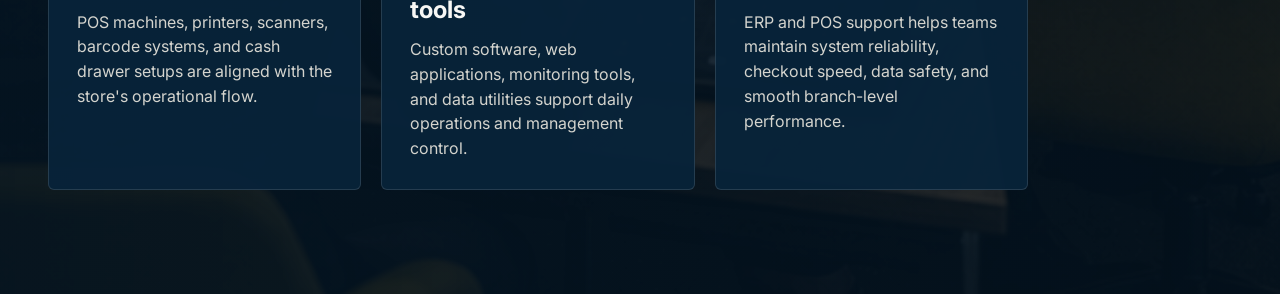
==== commit e7b7bd03: "Add files via upload" ====
--- a/services/edge-market-erp.html
+++ b/services/edge-market-erp.html
@@ -36,6 +36,21 @@
         <p class="ey-kicker">ERP integration</p>
         <h1>IT Solutions &amp; Edge Market ERP Integration</h1>
         <p class="article-lead">Empower your business infrastructure with a robust, cloud-enabled digital backbone centered around the unified Edge Market platform.</p>
+        <div class="erp-showcase">
+          <figure>
+            <img src="../assets/images/edge-market-dashboard-professional.jpg" alt="Edge Market ERP dashboard with sales, fund status, and stock alert overview" />
+            <figcaption>ERP dashboard for sales, funds, stock alerts, and branch-level control.</figcaption>
+          </figure>
+          <figure>
+            <img src="../assets/images/edge-market-pos-professional.jpg" alt="Edge Market POS billing screen with checkout and payment summary" />
+            <figcaption>POS billing workflow for checkout, GST, payments, and staff operations.</figcaption>
+          </figure>
+        </div>
+        <section class="article-result-panel">
+          <span>Results</span>
+          <h2>Faster retail control with real-time ERP clarity</h2>
+          <p>Edge ERP helps businesses work faster, reduce manual errors, manage stock accurately, track sales and purchases easily, improve team productivity, and make better decisions with real-time reports.</p>
+        </section>
         <div class="article-grid">
           <article><span>POS</span><h2>Checkout sync</h2><p>Advanced POS networks sync high-volume checkout counters to reduce pricing errors and improve billing reliability.</p></article>
           <article><span>ERP</span><h2>Unified operations</h2><p>Multi-branch inventory logistics and ERP workflows give corporate leaders one view of retail operations.</p></article>
--- a/styles.css
+++ b/styles.css
@@ -557,9 +557,9 @@
 }
 
 .trend-card {
-  display: grid;
-  grid-template-rows: auto 172px;
-  min-height: 430px;
+  display: flex;
+  flex-direction: column;
+  min-height: 330px;
   background: #061927;
   border: 1px solid rgba(255, 255, 255, 0.12);
   border-radius: var(--radius);
@@ -570,6 +570,7 @@
 .trend-copy {
   display: flex;
   flex-direction: column;
+  width: 100%;
   padding: 24px;
 }
 
@@ -660,10 +661,33 @@
 .dashboard-preview {
   margin: 0 24px 24px;
   padding: 12px;
+  min-height: 128px;
   background: #041421;
   border: 1px solid rgba(255, 255, 255, 0.14);
   border-radius: var(--radius);
   overflow: hidden;
+}
+
+.erp-image-preview {
+  display: flex;
+  align-items: center;
+  padding: 0;
+  background: #02101b;
+}
+
+.erp-image-preview img {
+  display: block;
+  width: 100%;
+  height: 100%;
+  min-height: 172px;
+  object-fit: cover;
+  object-position: left top;
+}
+
+.erp-image-preview .metric-row,
+.erp-image-preview .chart-line,
+.erp-image-preview .inventory-grid {
+  display: none;
 }
 
 .dash-top,
@@ -714,6 +738,52 @@
   background: var(--blue);
 }
 
+.erp-mini-dashboard {
+  background: linear-gradient(180deg, #041421 0%, #061927 100%);
+}
+
+.erp-status-row {
+  display: grid;
+  grid-template-columns: 12px minmax(0, 1fr) auto;
+  gap: 8px;
+  align-items: center;
+  margin-top: 5px;
+  padding: 5px 8px;
+  background: #0d2f4a;
+  color: #e7e7e1;
+  font-size: 10.5px;
+  line-height: 1.15;
+  border-radius: 4px;
+}
+
+.erp-status-row span {
+  width: 8px;
+  height: 8px;
+  background: #9a9a92;
+}
+
+.erp-status-row strong {
+  overflow: hidden;
+  text-overflow: ellipsis;
+  white-space: nowrap;
+}
+
+.erp-status-row em {
+  min-width: 34px;
+  text-align: right;
+  color: var(--yellow);
+  font-style: normal;
+  font-weight: 800;
+}
+
+.erp-status-row.complete span {
+  background: var(--green);
+}
+
+.erp-status-row.active span {
+  background: var(--blue);
+}
+
 .mini-bars {
   display: flex;
   align-items: end;
@@ -779,12 +849,22 @@
 }
 
 .media-frame {
-  height: 28px;
+  height: 42px;
+  overflow: hidden;
   background:
     linear-gradient(135deg, rgba(0, 112, 184, 0.26), rgba(244, 161, 44, 0.32)),
     #0d2f4a;
   border: 1px solid rgba(255, 255, 255, 0.12);
   border-radius: 4px;
+}
+
+.media-frame img {
+  display: block;
+  width: 100%;
+  height: 100%;
+  object-fit: cover;
+  object-position: center;
+  opacity: 0.9;
 }
 
 .media-stats {
@@ -828,6 +908,114 @@
 
 .timeline i:nth-child(even) {
   background: #333;
+}
+
+.mission-vision-band {
+  padding: 86px var(--site-pad) 94px;
+  background:
+    linear-gradient(135deg, rgba(1, 7, 12, 0.98), rgba(4, 20, 33, 0.96) 48%, rgba(0, 112, 184, 0.22)),
+    #01070c;
+  color: white;
+}
+
+.mission-vision-wrap {
+  display: grid;
+  grid-template-columns: minmax(0, 1fr) minmax(360px, 0.78fr);
+  gap: 42px;
+  width: min(var(--site-max), calc(100vw - (var(--site-pad) * 2)));
+  max-width: 100%;
+  margin: 0 auto;
+  align-items: center;
+}
+
+.mission-vision-copy .ey-kicker {
+  color: var(--yellow);
+}
+
+.mission-vision-copy h2 {
+  max-width: 720px;
+  margin: 0;
+  font-size: clamp(40px, 4.8vw, 68px);
+  line-height: 1.02;
+}
+
+.mission-vision-cards {
+  display: grid;
+  grid-template-columns: repeat(2, minmax(0, 1fr));
+  gap: 18px;
+  margin-top: 32px;
+}
+
+.mission-vision-cards article,
+.pillar-grid article {
+  background: rgba(6, 25, 39, 0.9);
+  border: 1px solid rgba(255, 255, 255, 0.13);
+  border-radius: var(--radius);
+  box-shadow: var(--soft-shadow);
+}
+
+.mission-vision-cards article {
+  padding: 26px;
+  border-left: 5px solid var(--yellow);
+}
+
+.mission-vision-cards span,
+.pillar-grid span {
+  display: block;
+  color: var(--yellow);
+  font-size: 13px;
+  font-weight: 900;
+  text-transform: uppercase;
+}
+
+.mission-vision-cards p {
+  margin: 14px 0 0;
+  color: #d8e7ef;
+  font-size: 18px;
+  line-height: 1.55;
+}
+
+.mission-vision-visual {
+  max-width: 720px;
+  width: 100%;
+  margin: 0;
+  overflow: hidden;
+  border: 1px solid rgba(255, 255, 255, 0.16);
+  border-radius: var(--radius);
+  box-shadow: 0 24px 70px rgba(0, 0, 0, 0.28);
+}
+
+.mission-vision-visual img {
+  display: block;
+  width: 100%;
+  height: auto;
+}
+
+.pillar-grid {
+  display: grid;
+  grid-column: 1 / -1;
+  grid-template-columns: repeat(5, minmax(0, 1fr));
+  gap: 16px;
+  margin-top: 8px;
+}
+
+.pillar-grid article {
+  min-height: 218px;
+  padding: 22px;
+}
+
+.pillar-grid h3 {
+  margin: 18px 0 12px;
+  color: white;
+  font-size: 20px;
+  line-height: 1.14;
+}
+
+.pillar-grid p {
+  margin: 0;
+  color: #d8e7ef;
+  font-size: 15px;
+  line-height: 1.48;
 }
 
 .section-heading {
@@ -1572,6 +1760,54 @@
   height: auto;
 }
 
+.media-showcase {
+  max-width: 1120px;
+  margin: 38px 0 0;
+  overflow: hidden;
+  background: rgba(255, 255, 255, 0.05);
+  border: 1px solid rgba(255, 255, 255, 0.16);
+  border-radius: var(--radius);
+  box-shadow: var(--soft-shadow);
+}
+
+.media-showcase img {
+  display: block;
+  width: 100%;
+  height: clamp(220px, 28vw, 360px);
+  object-fit: cover;
+  object-position: center;
+}
+
+.erp-showcase {
+  display: grid;
+  grid-template-columns: repeat(2, minmax(0, 1fr));
+  gap: 22px;
+  max-width: 1180px;
+  margin: 38px 0 42px;
+}
+
+.erp-showcase figure {
+  margin: 0;
+  overflow: hidden;
+  background: rgba(255, 255, 255, 0.05);
+  border: 1px solid rgba(255, 255, 255, 0.16);
+  border-radius: var(--radius);
+  box-shadow: var(--soft-shadow);
+}
+
+.erp-showcase img {
+  display: block;
+  width: 100%;
+  height: auto;
+}
+
+.erp-showcase figcaption {
+  padding: 14px 16px 16px;
+  color: #d8e7ef;
+  font-size: 14px;
+  line-height: 1.4;
+}
+
 .leadership-page {
   background: #041421;
   color: white;
@@ -1743,6 +1979,92 @@
 .article-grid p {
   margin: 0;
   color: #d4d4ce;
+  line-height: 1.55;
+}
+
+.article-list-panel {
+  display: grid;
+  grid-template-columns: repeat(2, minmax(0, 1fr));
+  gap: 22px;
+  max-width: 1120px;
+  margin-top: 28px;
+}
+
+.article-list-panel > div {
+  padding: 30px;
+  background: rgba(6, 25, 39, 0.96);
+  border: 1px solid rgba(255, 255, 255, 0.14);
+  border-top: 4px solid var(--yellow);
+  border-radius: var(--radius);
+  box-shadow: var(--soft-shadow);
+}
+
+.article-list-panel h2 {
+  margin: 0 0 18px;
+  color: white;
+  font-size: 26px;
+  line-height: 1.12;
+}
+
+.article-list-panel ul {
+  display: grid;
+  gap: 11px;
+  margin: 0;
+  padding: 0;
+  list-style: none;
+}
+
+.article-list-panel li {
+  position: relative;
+  padding-left: 22px;
+  color: #d8e7ef;
+  line-height: 1.45;
+}
+
+.article-list-panel li::before {
+  content: "";
+  position: absolute;
+  top: 0.66em;
+  left: 0;
+  width: 8px;
+  height: 8px;
+  background: var(--yellow);
+  border-radius: 50%;
+}
+
+.article-result-panel {
+  max-width: 920px;
+  margin: 34px 0 0;
+  padding: 30px;
+  background: rgba(6, 25, 39, 0.96);
+  border: 1px solid rgba(255, 255, 255, 0.14);
+  border-left: 5px solid var(--yellow);
+  border-radius: var(--radius);
+  box-shadow: var(--soft-shadow);
+}
+
+.article-result-panel span {
+  display: block;
+  margin-bottom: 14px;
+  color: var(--yellow);
+  font-size: 13px;
+  font-weight: 800;
+  text-transform: uppercase;
+}
+
+.article-result-panel h2 {
+  max-width: 740px;
+  margin: 0 0 14px;
+  color: white;
+  font-size: clamp(26px, 3vw, 38px);
+  line-height: 1.08;
+}
+
+.article-result-panel p {
+  max-width: 820px;
+  margin: 0;
+  color: #d8e7ef;
+  font-size: 18px;
   line-height: 1.55;
 }
 
@@ -1857,6 +2179,11 @@
     padding-right: 24px;
   }
 
+  .mission-vision-band {
+    padding-left: 24px;
+    padding-right: 24px;
+  }
+
   .clients-band {
     padding-left: 24px;
     padding-right: 24px;
@@ -1905,9 +2232,21 @@
     grid-template-columns: 1fr;
   }
 
+  .mission-vision-wrap,
   .leader-feature,
-  .directors-grid {
+  .directors-grid,
+  .erp-showcase,
+  .article-list-panel {
     grid-template-columns: 1fr;
+  }
+
+  .mission-vision-wrap {
+    gap: 24px;
+    align-items: start;
+  }
+
+  .pillar-grid {
+    grid-template-columns: repeat(2, minmax(0, 1fr));
   }
 
   .trending-grid {
@@ -1958,6 +2297,32 @@
   .clients-grid {
     grid-template-columns: repeat(2, minmax(0, 1fr));
     gap: 12px;
+  }
+
+  .mission-vision-band {
+    padding-top: 58px;
+    padding-bottom: 64px;
+  }
+
+  .mission-vision-copy h2 {
+    font-size: 38px;
+  }
+
+  .mission-vision-cards article,
+  .pillar-grid article {
+    padding: 22px;
+  }
+
+  .mission-vision-cards {
+    grid-template-columns: 1fr;
+  }
+
+  .mission-vision-visual {
+    margin-top: 0;
+  }
+
+  .pillar-grid {
+    grid-template-columns: 1fr;
   }
 
   .client-logo {
